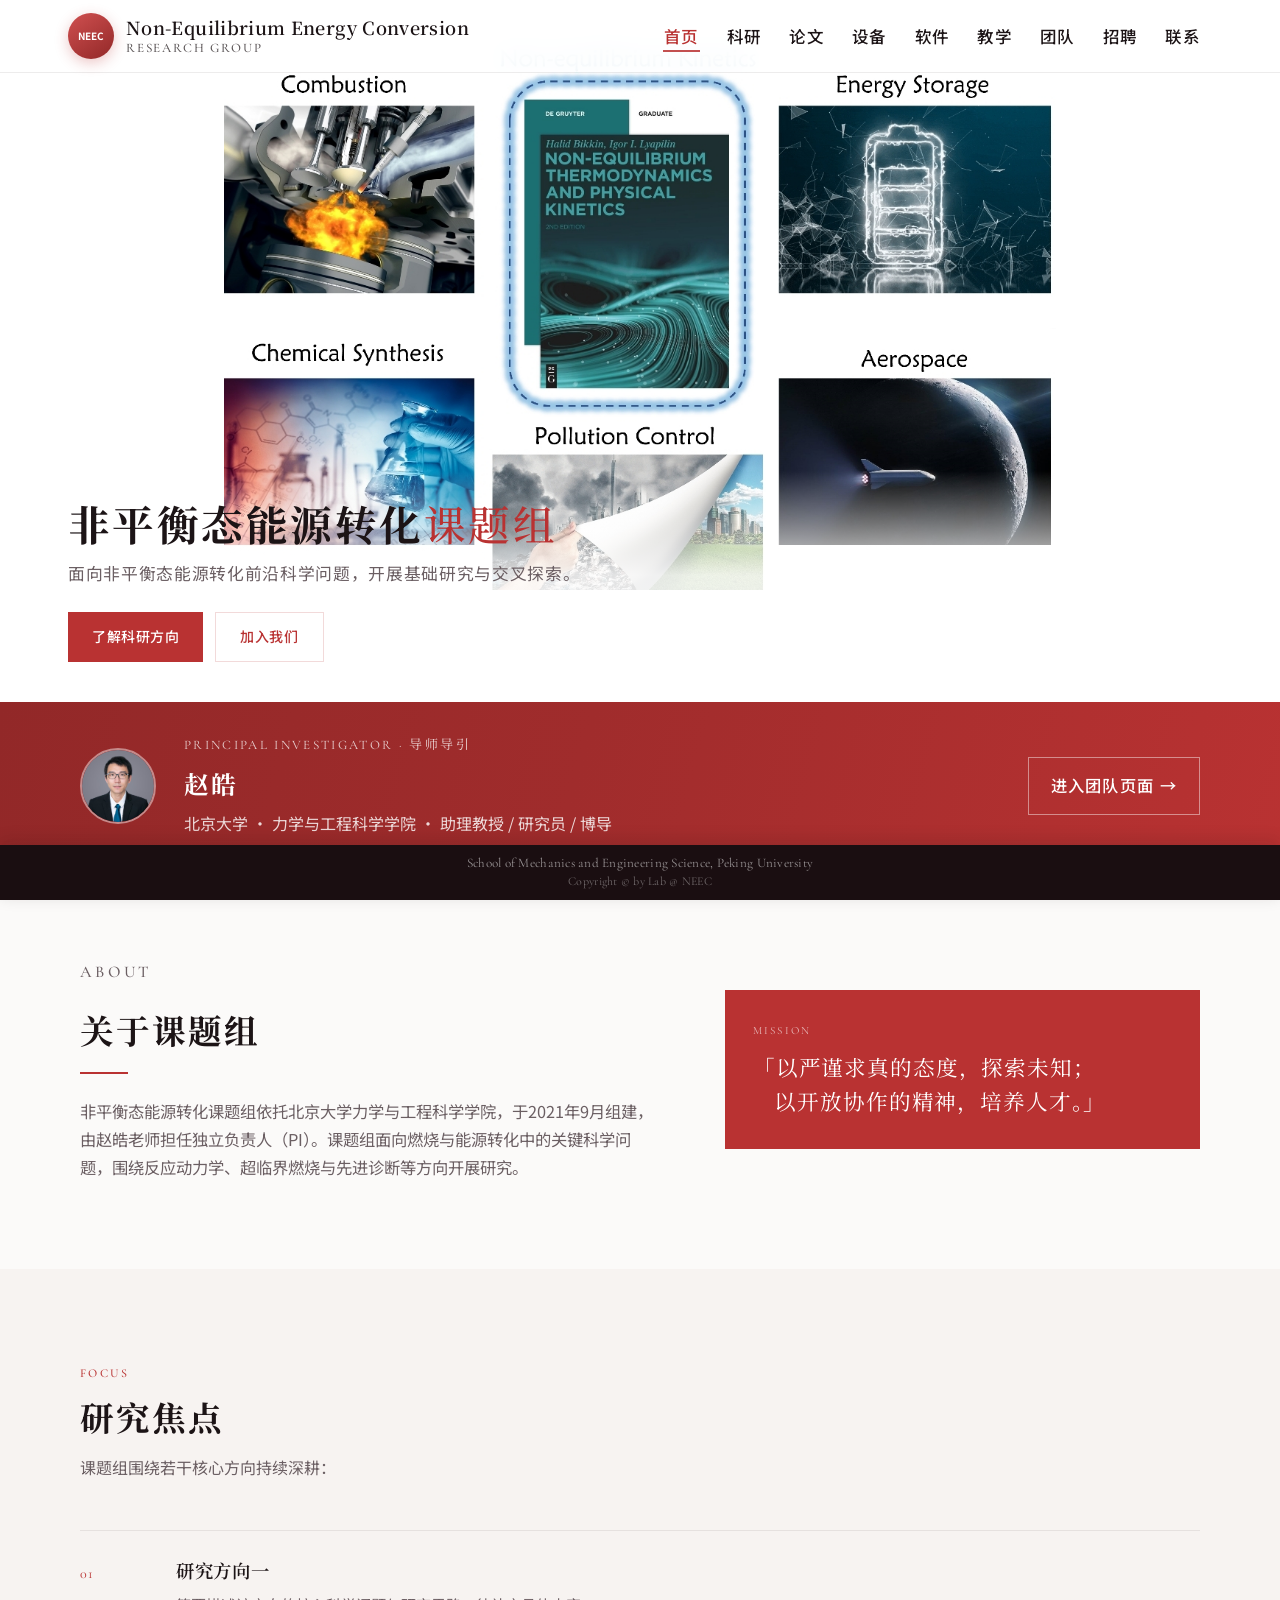
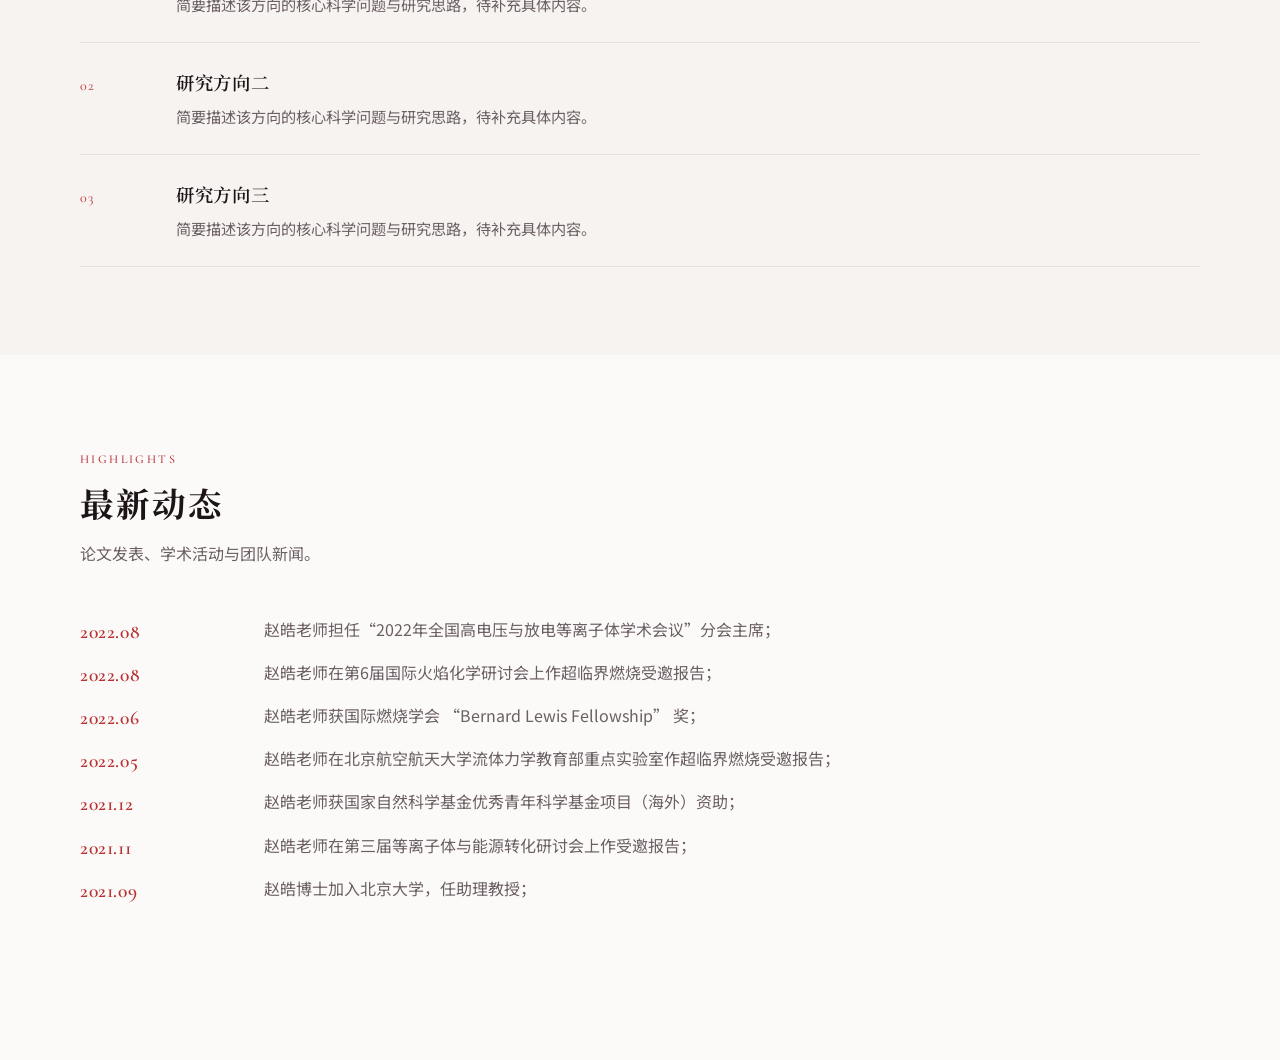
==== index.html @ d15ff54f "first commit" ====
﻿<!DOCTYPE html>
<html lang="zh-CN">
  <head>
    <meta charset="UTF-8" />
    <meta name="viewport" content="width=device-width, initial-scale=1.0" />
    <title>NEEC · Homepage</title>
    <meta name="description" content="课题组官方网站 — 科研、论文、教学与团队" />
    <link rel="preconnect" href="https://fonts.googleapis.com" />
    <link rel="preconnect" href="https://fonts.gstatic.com" crossorigin />
    <link
      href="https://fonts.googleapis.com/css2?family=Cormorant+Garamond:ital,wght@0,500;0,600;1,500&family=Noto+Sans+SC:wght@400;500;600&family=Noto+Serif+SC:wght@500;600;700&display=swap"
      rel="stylesheet"
    />
    <link rel="stylesheet" href="css/styles.css" />
  </head>
  <body class="page-home">
    <header class="site-header">
      <div class="nav-inner">
        <a class="brand" href="index.html">
          <div class="brand-mark">NEEC</div>
          <div class="brand-name">Non-Equilibrium Energy Conversion
            <span>Research Group</span>
          </div>
        </a>
        <button class="nav-toggle" aria-label="打开菜单" aria-expanded="false">
          <span></span><span></span><span></span>
        </button>
        <nav>
          <ul class="nav-list">
            <li><a class="nav-link" href="index.html">首页</a></li>
            <li><a class="nav-link" href="research.html">科研</a></li>
            <li><a class="nav-link" href="publications.html">论文</a></li>
            <li><a class="nav-link" href="facility.html">设备</a></li>
            <li><a class="nav-link" href="software.html">软件</a></li>
            <li><a class="nav-link" href="teaching.html">教学</a></li>
            <li><a class="nav-link" href="people.html">团队</a></li>
            <li><a class="nav-link" href="positions.html">招聘</a></li>
            <li><a class="nav-link" href="contact.html">联系</a></li>
          </ul>
        </nav>
      </div>
    </header>

    <main>
      <section class="hero">
        <div class="hero-bg" aria-hidden="true"></div>
        <div class="hero-content">
          <h1 class="hero-brand">非平衡态能源转化<em>课题组</em></h1>
          <p class="hero-tagline">
            面向非平衡态能源转化前沿科学问题，开展基础研究与交叉探索。
          </p>
          <div class="hero-actions">
            <a class="btn btn-primary" href="research.html">了解科研方向</a>
            <a class="btn btn-ghost" href="positions.html">加入我们</a>
          </div>
        </div>
      </section>

      <a class="mentor-bar" href="people.html">
        <div class="container mentor-bar-inner">
          <div class="mentor-bar-portrait">
            <img src="photos/PI_0.jpg" alt="赵皓" />
          </div>
          <div class="mentor-bar-text">
            <span class="mentor-bar-label">Principal Investigator · 导师导引</span>
            <strong>赵皓</strong>
            <span class="mentor-bar-meta">北京大学 · 力学与工程科学学院 · 助理教授 / 研究员 / 博导</span>
          </div>
          <span class="mentor-bar-cta">进入团队页面</span>
        </div>
      </a>

      <section class="section">
        <div class="container">
          <div class="intro-grid">
            <div class="intro-text">
              <p class="section-label">About</p>
              <h2 class="section-title">关于课题组</h2>
              <div class="divider"></div>
              <p style="margin-top: 24px">
                非平衡态能源转化课题组依托北京大学力学与工程科学学院，于2021年9月组建，由赵皓老师担任独立负责人（PI）。课题组面向燃烧与能源转化中的关键科学问题，围绕反应动力学、超临界燃烧与先进诊断等方向开展研究。
              </p>
            </div>
            <aside class="intro-aside">
              <div class="intro-aside-label">Mission</div>
              <p class="intro-aside-text">「以严谨求真的态度，探索未知；<br />以开放协作的精神，培养人才。」</p>
            </aside>
          </div>
        </div>
      </section>

      <section class="section section-alt">
        <div class="container">
          <div class="section-head">
            <p class="section-label">Focus</p>
            <h2 class="section-title">研究焦点</h2>
            <p class="section-desc">
              课题组围绕若干核心方向持续深耕：
            </p>
          </div>
          <div class="focus-list">
            <a class="focus-item" href="research.html">
              <span class="focus-num">01</span>
              <div class="focus-body">
                <h3>研究方向一</h3>
                <p>简要描述该方向的核心科学问题与研究思路，待补充具体内容。</p>
              </div>
            </a>
            <a class="focus-item" href="research.html">
              <span class="focus-num">02</span>
              <div class="focus-body">
                <h3>研究方向二</h3>
                <p>简要描述该方向的核心科学问题与研究思路，待补充具体内容。</p>
              </div>
            </a>
            <a class="focus-item" href="research.html">
              <span class="focus-num">03</span>
              <div class="focus-body">
                <h3>研究方向三</h3>
                <p>简要描述该方向的核心科学问题与研究思路，待补充具体内容。</p>
              </div>
            </a>
          </div>
        </div>
      </section>

      <section class="section">
        <div class="container">
          <div class="section-head">
            <p class="section-label">Highlights</p>
            <h2 class="section-title">最新动态</h2>
            <p class="section-desc">论文发表、学术活动与团队新闻。</p>
          </div>
          <ul class="person-timeline reveal">
            <!-- <li>
              <span class="timeline-term">2022.09</span>
              <span class="timeline-body">论文 “Studies of low and intermediate temperature oxidation of propane up to 100 atm in a supercritical-pressure jet-stirred reactor” 发表于 <em>Proc. Combust. Inst.</em></span>
            </li>-->
            <li>
              <span class="timeline-term">2022.08</span>
              <span class="timeline-body">赵皓老师担任“2022年全国高电压与放电等离子体学术会议”分会主席；</span>
            </li>
            <li>
              <span class="timeline-term">2022.08</span>
              <span class="timeline-body">赵皓老师在第6届国际火焰化学研讨会上作超临界燃烧受邀报告；</span>
            </li>
            <li>
              <span class="timeline-term">2022.06</span>
              <span class="timeline-body">赵皓老师获国际燃烧学会 “Bernard Lewis Fellowship” 奖；</span>
            </li>
            <li>
              <span class="timeline-term">2022.05</span>
              <span class="timeline-body">赵皓老师在北京航空航天大学流体力学教育部重点实验室作超临界燃烧受邀报告；</span>
            </li>
            <li>
              <span class="timeline-term">2021.12</span>
              <span class="timeline-body">赵皓老师获国家自然科学基金优秀青年科学基金项目（海外）资助；</span>
            </li>
            <li>
              <span class="timeline-term">2021.11</span>
              <span class="timeline-body">赵皓老师在第三届等离子体与能源转化研讨会上作受邀报告；</span>
            </li>
            <li>
              <span class="timeline-term">2021.09</span>
              <span class="timeline-body">赵皓博士加入北京大学，任助理教授；</span>
            </li>
          </ul>
        </div>
      </section>
    </main>

    <footer class="site-footer">
      <div class="footer-simple">
        <p>School of Mechanics and Engineering Science, Peking University</p>
        <p>Copyright © by Lab @ NEEC</p>
      </div>
    </footer>

    <script src="js/main.js"></script>
  </body>
</html>
---- css/styles.css ----
/* ========================================
   Research Group Website — PKU Red Theme
   ======================================== */

:root {
  --pku-red: #b93232;
  --pku-red-dark: #922828;
  --pku-red-mid: #d05050;
  --pku-red-soft: #e08a8a;
  --pku-red-wash: rgba(185, 50, 50, 0.06);
  --pku-red-line: rgba(185, 50, 50, 0.18);

  --ink: #1c1416;
  --ink-soft: #3d3235;
  --muted: #6b5f63;
  --muted-light: #9a8e92;

  --paper: #fbfaf9;
  --paper-warm: #f7f3f1;
  --white: #ffffff;
  --border: rgba(28, 20, 22, 0.08);

  --font-display: "Noto Serif SC", "Songti SC", "SimSun", serif;
  --font-body: "Noto Sans SC", "PingFang SC", "Microsoft YaHei", sans-serif;
  --font-en: "Cormorant Garamond", "Noto Serif SC", serif;

  --nav-h: 72px;
  --footer-h: 58px;
  --max: 1120px;
  --ease: cubic-bezier(0.22, 1, 0.36, 1);
  --shadow-soft: 0 12px 40px rgba(185, 50, 50, 0.1);
}

*,
*::before,
*::after {
  box-sizing: border-box;
  margin: 0;
  padding: 0;
}

html {
  scroll-behavior: smooth;
}

body {
  font-family: var(--font-body);
  font-size: 16px;
  line-height: 1.7;
  color: var(--ink);
  background: var(--paper);
  -webkit-font-smoothing: antialiased;
  overflow-x: clip;
  padding-bottom: var(--footer-h);
}

img {
  max-width: 100%;
  display: block;
}

a {
  color: inherit;
  text-decoration: none;
}

ul,
ol {
  list-style: none;
}

/* ---------- Nav ---------- */

.site-header {
  position: fixed;
  top: 0;
  left: 0;
  right: 0;
  z-index: 100;
  height: var(--nav-h);
  transition: background 0.35s var(--ease), box-shadow 0.35s var(--ease),
    backdrop-filter 0.35s var(--ease);
}

.site-header.is-scrolled,
.site-header.is-solid {
  background: rgba(251, 250, 249, 0.92);
  backdrop-filter: blur(16px);
  box-shadow: 0 1px 0 var(--border);
}

.site-header.is-scrolled .brand-name,
.site-header.is-scrolled .nav-link,
.site-header.is-solid .brand-name,
.site-header.is-solid .nav-link {
  color: var(--ink);
}

.site-header.is-scrolled .nav-link:hover,
.site-header.is-scrolled .nav-link.is-active,
.site-header.is-solid .nav-link:hover,
.site-header.is-solid .nav-link.is-active {
  color: var(--pku-red);
}

.site-header.is-scrolled .nav-toggle span,
.site-header.is-solid .nav-toggle span {
  background: var(--ink);
}

.nav-inner {
  max-width: calc(var(--max) + 80px);
  margin: 0 auto;
  padding: 0 28px;
  height: 100%;
  display: flex;
  align-items: center;
  justify-content: space-between;
  gap: 24px;
}

.brand {
  display: flex;
  align-items: center;
  gap: 12px;
  flex-shrink: 0;
  z-index: 2;
}

.brand-mark {
  width: 46px;
  height: 46px;
  border-radius: 50%;
  background: linear-gradient(145deg, var(--pku-red-mid), var(--pku-red-dark));
  display: grid;
  place-items: center;
  color: var(--white);
  font-family: var(--font-body);
  font-weight: 700;
  font-size: 10px;
  letter-spacing: 0.01em;
  line-height: 1;
  box-shadow: 0 4px 14px rgba(185, 50, 50, 0.28);
  flex-shrink: 0;
}

.brand-name {
  font-family: var(--font-display);
  font-size: 18px;
  font-weight: 600;
  letter-spacing: 0.02em;
  color: var(--white);
  transition: color 0.3s;
  line-height: 1.25;
}

.brand-name span {
  display: block;
  font-family: var(--font-en);
  font-size: 13px;
  font-weight: 500;
  letter-spacing: 0.14em;
  text-transform: uppercase;
  opacity: 0.72;
  margin-top: 1px;
}

.nav-list {
  display: flex;
  align-items: center;
  gap: 4px;
}

.nav-link {
  position: relative;
  padding: 8px 12px;
  font-size: 16.5px;
  font-weight: 500;
  letter-spacing: 0.02em;
  color: rgba(255, 255, 255, 0.88);
  transition: color 0.25s;
  white-space: nowrap;
}

.nav-link::after {
  content: "";
  position: absolute;
  left: 11px;
  right: 11px;
  bottom: 4px;
  height: 1.5px;
  background: currentColor;
  transform: scaleX(0);
  transform-origin: left;
  transition: transform 0.3s var(--ease);
  opacity: 0.85;
}

.nav-link:hover,
.nav-link.is-active {
  color: #fff;
}

.nav-link:hover::after,
.nav-link.is-active::after {
  transform: scaleX(1);
}

.nav-toggle {
  display: none;
  width: 40px;
  height: 40px;
  border: none;
  background: transparent;
  cursor: pointer;
  flex-direction: column;
  align-items: center;
  justify-content: center;
  gap: 6px;
  z-index: 2;
}

.nav-toggle span {
  display: block;
  width: 22px;
  height: 1.5px;
  background: var(--white);
  transition: transform 0.3s, opacity 0.3s, background 0.3s;
}

.nav-toggle.is-open span:nth-child(1) {
  transform: translateY(7.5px) rotate(45deg);
}

.nav-toggle.is-open span:nth-child(2) {
  opacity: 0;
}

.nav-toggle.is-open span:nth-child(3) {
  transform: translateY(-7.5px) rotate(-45deg);
}

/* ---------- Hero ---------- */

.hero {
  position: relative;
  min-height: min(78vh, 820px);
  display: flex;
  align-items: flex-end;
  color: var(--ink);
  overflow: hidden;
  background: #fff;
  padding-top: var(--nav-h);
}

.hero-bg {
  position: absolute;
  inset: 0;
  background-color: #fff;
  background-image: url("../photos/home.jpg");
  background-position: center 25%;
  background-repeat: no-repeat;
  background-size: 65% auto;
  z-index: 0;
}

.hero-content {
  position: relative;
  z-index: 1;
  width: 100%;
  max-width: calc(var(--max) + 80px);
  margin: 0 auto;
  padding: 28px 28px 40px;
  background: linear-gradient(
    to top,
    rgba(255, 255, 255, 0.96) 0%,
    rgba(255, 255, 255, 0.88) 55%,
    rgba(255, 255, 255, 0) 100%
  );
}

.hero-brand {
  font-family: var(--font-display);
  font-size: clamp(1.8rem, 4vw, 2.6rem);
  font-weight: 700;
  letter-spacing: 0.06em;
  line-height: 1.2;
  margin-bottom: 10px;
  color: var(--ink);
}

.hero-brand em {
  font-style: normal;
  color: var(--pku-red);
  font-weight: 500;
}

.hero-tagline {
  font-size: clamp(0.95rem, 1.5vw, 1.05rem);
  font-weight: 400;
  letter-spacing: 0.04em;
  color: var(--muted);
  max-width: 36em;
  margin-bottom: 24px;
  line-height: 1.75;
}

.hero-actions {
  display: flex;
  flex-wrap: wrap;
  gap: 12px;
}

.hero .btn-primary {
  background: var(--pku-red);
  color: var(--white);
}

.hero .btn-primary:hover {
  background: var(--pku-red-dark);
}

.hero .btn-ghost {
  color: var(--pku-red);
  border: 1px solid var(--pku-red-line);
}

.hero .btn-ghost:hover {
  border-color: var(--pku-red);
  background: var(--pku-red-wash);
}

/* Homepage nav: light hero, dark text from the start */
.page-home .site-header {
  background: rgba(255, 255, 255, 0.92);
  backdrop-filter: blur(16px);
  box-shadow: 0 1px 0 var(--border);
}

.page-home .brand-name,
.page-home .nav-link {
  color: var(--ink);
}

.page-home .nav-link:hover,
.page-home .nav-link.is-active {
  color: var(--pku-red);
}

.page-home .nav-toggle span {
  background: var(--ink);
}

.btn {
  display: inline-flex;
  align-items: center;
  justify-content: center;
  gap: 8px;
  padding: 12px 24px;
  font-family: var(--font-body);
  font-size: 14px;
  font-weight: 500;
  letter-spacing: 0.04em;
  border: none;
  cursor: pointer;
  transition: background 0.2s, color 0.2s, border-color 0.2s;
}

.btn-primary {
  background: var(--white);
  color: var(--pku-red);
}

.btn-primary:hover {
  background: #f8eaea;
}

.btn-ghost {
  background: transparent;
  color: var(--white);
  border: 1px solid rgba(255, 255, 255, 0.4);
}

.btn-ghost:hover {
  border-color: rgba(255, 255, 255, 0.75);
  background: rgba(255, 255, 255, 0.06);
}

.btn-red {
  background: var(--pku-red);
  color: var(--white);
}

.btn-red:hover {
  background: var(--pku-red-dark);
}

.btn-outline {
  background: transparent;
  color: var(--pku-red);
  border: 1px solid var(--pku-red-line);
}

.btn-outline:hover {
  border-color: var(--pku-red);
  background: var(--pku-red-wash);
}

/* ---------- Layout ---------- */

body:not(.page-home) main > .section:first-child {
  padding-top: calc(var(--nav-h) + 48px);
}

.section {
  padding: 88px 28px;
}

.section-alt {
  background: var(--paper-warm);
}

.section-compact {
  padding: 36px 28px;
}

.container {
  max-width: var(--max);
  margin: 0 auto;
}

.section-head {
  margin-bottom: 48px;
  max-width: 40em;
}

.section-head:has(+ .section-note) {
  margin-bottom: 10px;
}

.section-label {
  display: inline-block;
  font-family: var(--font-en);
  font-size: 12px;
  font-weight: 500;
  letter-spacing: 0.2em;
  text-transform: uppercase;
  color: var(--pku-red);
  margin-bottom: 10px;
}

.section-title {
  font-family: var(--font-display);
  font-size: clamp(1.6rem, 3vw, 2.1rem);
  font-weight: 700;
  letter-spacing: 0.06em;
  color: var(--ink);
  margin-bottom: 14px;
  line-height: 1.35;
}

.section-desc {
  color: var(--muted);
  font-size: 1rem;
  line-height: 1.8;
}

.section-note {
  margin-top: 0;
  margin-bottom: 28px;
  padding: 12px 16px;
  width: 100%;
  box-sizing: border-box;
  font-size: 0.92rem;
  line-height: 1.75;
  color: var(--muted-light);
  background: var(--pku-red-wash);
  border-left: 3px solid var(--pku-red);
}

.divider {
  width: 48px;
  height: 2px;
  background: var(--pku-red);
  margin: 20px 0 0;
}

/* ---------- Mentor bar (home) ---------- */

.mentor-bar {
  display: block;
  background: linear-gradient(
    105deg,
    var(--pku-red-dark) 0%,
    #a02c2c 45%,
    var(--pku-red) 100%
  );
  color: var(--white);
  text-decoration: none;
  transition: filter 0.3s var(--ease), background 0.3s var(--ease);
}

.mentor-bar:hover {
  filter: brightness(1.06);
  background: linear-gradient(
    105deg,
    #7a2020 0%,
    var(--pku-red-dark) 45%,
    var(--pku-red-mid) 100%
  );
}

.mentor-bar-inner {
  display: flex;
  align-items: center;
  gap: 28px;
  padding-top: 32px;
  padding-bottom: 32px;
}

.mentor-bar-portrait {
  flex-shrink: 0;
  width: 76px;
  height: 76px;
  border-radius: 50%;
  overflow: hidden;
  border: 2px solid rgba(255, 255, 255, 0.45);
}

.mentor-bar-portrait img {
  width: 100%;
  height: 100%;
  object-fit: cover;
}

.mentor-bar-text {
  flex: 1;
  min-width: 0;
  display: flex;
  flex-direction: column;
  gap: 6px;
}

.mentor-bar-label {
  font-family: var(--font-en);
  font-size: 13px;
  letter-spacing: 0.18em;
  text-transform: uppercase;
  color: rgba(255, 255, 255, 0.78);
}

.mentor-bar-text strong {
  font-family: var(--font-display);
  font-size: 1.55rem;
  font-weight: 700;
  letter-spacing: 0.1em;
  color: var(--white);
}

.mentor-bar-meta {
  font-size: 1rem;
  color: rgba(255, 255, 255, 0.82);
  white-space: nowrap;
  overflow: hidden;
  text-overflow: ellipsis;
}

.mentor-bar-cta {
  flex-shrink: 0;
  font-size: 1.02rem;
  font-weight: 500;
  letter-spacing: 0.08em;
  color: var(--white);
  padding: 14px 22px;
  border: 1px solid rgba(255, 255, 255, 0.45);
  transition: background 0.25s, border-color 0.25s;
}

.mentor-bar:hover .mentor-bar-cta {
  background: rgba(255, 255, 255, 0.14);
  border-color: rgba(255, 255, 255, 0.85);
}

.mentor-bar-cta::after {
  content: " →";
}

/* ---------- Home intro ---------- */

.intro-grid {
  display: grid;
  grid-template-columns: 1.1fr 0.9fr;
  gap: 64px;
  align-items: center;
}

.intro-text p {
  color: var(--muted);
  margin-bottom: 1.2em;
  font-size: 1.02rem;
}

.intro-text p:last-child {
  margin-bottom: 0;
}

.intro-aside {
  position: relative;
  padding: 32px 28px;
  background: var(--pku-red);
  color: var(--white);
  display: flex;
  flex-direction: column;
  justify-content: center;
}

.intro-aside-label {
  font-family: var(--font-en);
  font-size: 11px;
  letter-spacing: 0.2em;
  text-transform: uppercase;
  opacity: 0.65;
  margin-bottom: 10px;
}

.intro-aside-text {
  font-family: var(--font-display);
  font-size: 1.35rem;
  letter-spacing: 0.04em;
  line-height: 1.55;
  padding-left: 1em;
  text-indent: -1em;
}

/* ---------- Focus areas (home) ---------- */

.section:has(> .focus-panel) {
  padding-bottom: 0;
}

.focus-panel {
  background: var(--paper-warm);
  margin-left: -28px;
  margin-right: -28px;
  margin-top: 8px;
  padding: 32px 28px 88px;
}

.focus-list {
  display: grid;
  gap: 0;
  border-top: 1px solid var(--border);
}

.focus-item {
  display: grid;
  grid-template-columns: 72px 1fr;
  gap: 24px;
  align-items: baseline;
  padding: 24px 0;
  border-bottom: 1px solid var(--border);
}

.focus-item:hover .focus-body h3 {
  color: var(--pku-red);
}

.focus-num {
  font-family: var(--font-en);
  font-size: 14px;
  color: var(--pku-red);
  letter-spacing: 0.08em;
}

.focus-body h3 {
  font-family: var(--font-display);
  font-size: 1.15rem;
  font-weight: 600;
  letter-spacing: 0.04em;
  margin-bottom: 6px;
  transition: color 0.2s;
}

.focus-body p {
  color: var(--muted);
  font-size: 0.95rem;
  max-width: 42em;
}

/* ---------- Placeholder blocks ---------- */

.placeholder {
  border: 1px dashed var(--pku-red-line);
  background: var(--pku-red-wash);
  padding: 48px 32px;
  text-align: center;
  color: var(--muted);
}

.placeholder-icon {
  width: 40px;
  height: 40px;
  margin: 0 auto 16px;
  border: 1.5px solid var(--pku-red-soft);
  border-radius: 50%;
  display: grid;
  place-items: center;
  color: var(--pku-red);
  font-size: 18px;
}

.placeholder strong {
  display: block;
  font-family: var(--font-display);
  font-size: 1.05rem;
  color: var(--ink-soft);
  font-weight: 600;
  margin-bottom: 6px;
  letter-spacing: 0.04em;
}

.placeholder p {
  font-size: 0.9rem;
  color: var(--muted-light);
}

/* ---------- Content blocks ---------- */

.content-stack {
  display: flex;
  flex-direction: column;
  gap: 32px;
}

.block {
  padding-bottom: 32px;
  border-bottom: 1px solid var(--border);
}

.block:last-child {
  border-bottom: none;
  padding-bottom: 0;
}

.block-title {
  font-family: var(--font-display);
  font-size: 1.25rem;
  font-weight: 600;
  letter-spacing: 0.04em;
  margin-bottom: 12px;
  color: var(--ink);
}

.block-title::before {
  content: "";
  display: inline-block;
  width: 8px;
  height: 8px;
  background: var(--pku-red);
  margin-right: 12px;
  vertical-align: middle;
  transform: translateY(-1px);
}

.block p,
.block-body {
  color: var(--muted);
  line-height: 1.85;
}

.block-body a {
  color: var(--pku-red);
  text-decoration: underline;
  text-underline-offset: 3px;
}

.block-body a:hover {
  color: var(--pku-red-dark);
}

.project-list {
  display: flex;
  flex-direction: column;
  gap: 16px;
  margin-top: 4px;
}

.project-list li {
  display: flex;
  flex-direction: column;
  gap: 4px;
  padding-bottom: 14px;
  border-bottom: 1px solid var(--border);
}

.project-list li:last-child {
  padding-bottom: 0;
  border-bottom: none;
}

.project-list strong {
  font-family: var(--font-display);
  font-size: 1.02rem;
  font-weight: 600;
  letter-spacing: 0.02em;
  color: var(--ink);
  line-height: 1.45;
}

.project-list span {
  color: var(--muted);
  font-size: 0.9rem;
  line-height: 1.65;
}

/* Research directions */
.dir-grid {
  display: grid;
  grid-template-columns: repeat(2, 1fr);
  gap: 1px;
  background: var(--border);
  border: 1px solid var(--border);
}

.dir-cell {
  display: block;
  background: var(--paper);
  padding: 36px 32px;
  transition: background 0.3s, color 0.2s;
  text-decoration: none;
  color: inherit;
}

a.dir-cell:hover {
  background: var(--paper-warm);
}

a.dir-cell:hover h3 {
  color: var(--pku-red);
}

.dir-cell h3 {
  font-family: var(--font-display);
  font-size: 1.15rem;
  font-weight: 600;
  letter-spacing: 0.04em;
  margin-bottom: 10px;
  color: var(--ink);
  transition: color 0.2s;
}

.dir-cell p {
  color: var(--muted);
  font-size: 0.95rem;
}

.dir-index {
  font-family: var(--font-en);
  font-size: 12px;
  letter-spacing: 0.16em;
  color: var(--pku-red);
  margin-bottom: 14px;
}

.research-detail {
  padding: 56px 0;
  border-bottom: 1px solid var(--border);
  scroll-margin-top: calc(var(--nav-h) + 24px);
}

.research-detail:first-child {
  padding-top: 0;
}

.research-detail:last-child {
  border-bottom: none;
  padding-bottom: 0;
}

.research-detail .section-title {
  margin-bottom: 20px;
}

.research-detail-body {
  max-width: 46em;
  margin-bottom: 28px;
}

.research-detail-body p {
  color: var(--muted);
  font-size: 1rem;
  line-height: 1.85;
  margin-bottom: 1em;
}

.research-detail-body p:last-child {
  margin-bottom: 0;
}

.research-figure {
  margin: 0 0 28px;
  text-align: center;
}

.research-figure img {
  width: 100%;
  max-width: 860px;
  height: auto;
  display: block;
  margin: 0 auto;
  border: 1px solid var(--border);
  background: var(--white);
}

.research-figure-md img {
  max-width: 620px;
}

.research-figure-sm img {
  max-width: 480px;
}

.research-figure figcaption {
  margin-top: 10px;
  font-size: 0.88rem;
  color: var(--muted-light);
  letter-spacing: 0.02em;
}

.research-ref-title {
  font-family: var(--font-display);
  font-size: 1.05rem;
  font-weight: 600;
  letter-spacing: 0.04em;
  color: var(--ink);
  margin: 8px 0 14px;
}

.research-refs {
  display: flex;
  flex-direction: column;
  gap: 10px;
  padding-left: 1.15em;
  list-style: disc;
  max-width: 52em;
}

.research-refs li {
  color: var(--muted);
  font-size: 0.9rem;
  line-height: 1.7;
  padding-left: 0.15em;
}

.research-refs li::marker {
  color: var(--pku-red-soft);
}

.research-refs em {
  font-style: italic;
  color: var(--ink-soft);
}

/* Publications / page anchor nav */
body:not(.page-home) main > .section.section-pubs:first-child {
  padding-top: calc(var(--nav-h) + 20px);
}

main.has-anchor-nav {
  padding-top: var(--nav-h);
}

main.has-anchor-nav > .section:first-of-type {
  padding-top: 36px;
}

body:not(.page-home) main.has-anchor-nav > .section:first-of-type {
  padding-top: 36px;
}

.pub-filters-sticky {
  position: sticky;
  top: var(--nav-h);
  z-index: 50;
  background: rgba(251, 250, 249, 0.96);
  backdrop-filter: blur(14px);
  border-bottom: 1px solid var(--border);
  margin: 0 -28px 36px;
  padding: 14px 28px;
}

main.has-anchor-nav > .pub-filters-sticky {
  margin: 0;
  padding: 14px 28px;
}

.pub-filters {
  display: flex;
  flex-wrap: wrap;
  gap: 8px;
}

.filter-btn {
  padding: 8px 18px;
  font-family: var(--font-body);
  font-size: 13px;
  font-weight: 500;
  letter-spacing: 0.04em;
  border: 1px solid var(--border);
  background: transparent;
  color: var(--muted);
  cursor: pointer;
  transition: all 0.25s;
}

.filter-btn:hover,
.filter-btn.is-active {
  border-color: var(--pku-red);
  color: var(--pku-red);
  background: var(--pku-red-wash);
}

.pub-list {
  display: flex;
  flex-direction: column;
  gap: 40px;
}

.pub-year-group,
#pub-top,
.facility-anchor,
#facility-top {
  scroll-margin-top: calc(var(--nav-h) + 88px);
}

.pub-year-title {
  font-family: var(--font-display);
  font-size: 1.35rem;
  font-weight: 700;
  letter-spacing: 0.06em;
  color: var(--ink);
  margin-bottom: 8px;
  padding-bottom: 12px;
  border-bottom: 2px solid var(--pku-red);
  display: inline-block;
}

.pub-item {
  display: block;
  padding: 18px 0;
  border-bottom: 1px solid var(--border);
}

.pub-year-group .pub-item:last-child {
  border-bottom: none;
}

.pub-citation {
  font-size: 0.95rem;
  line-height: 1.75;
  color: var(--ink-soft);
}

.pub-citation em {
  font-style: italic;
  color: var(--ink);
  text-decoration: underline;
  text-underline-offset: 3px;
}

.pub-citation strong {
  font-weight: 700;
  color: var(--ink);
}

.pub-num {
  display: inline-block;
  min-width: 2.4em;
  font-family: var(--font-en);
  font-weight: 600;
  color: var(--pku-red);
  margin-right: 6px;
}

.pub-pdf {
  display: inline-block;
  margin-left: 10px;
  font-size: 0.82rem;
  font-weight: 600;
  letter-spacing: 0.06em;
  color: var(--pku-red);
  text-decoration: underline;
  text-underline-offset: 3px;
  white-space: nowrap;
}

.pub-pdf:hover {
  color: var(--pku-red-dark);
}

.pub-empty {
  padding: 40px 0;
  color: var(--muted-light);
  font-size: 0.95rem;
  text-align: center;
  border: 1px dashed var(--pku-red-line);
  background: var(--pku-red-wash);
}

/* Facility / Software grids */
.facility-grid,
.software-grid {
  display: grid;
  grid-template-columns: repeat(3, 1fr);
  gap: 28px;
}

.software-grid {
  grid-template-columns: repeat(2, 1fr);
}

.facility-item,
.software-item {
  padding-top: 20px;
  border-top: 2px solid var(--pku-red);
}

.facility-item h3,
.software-item h3 {
  font-family: var(--font-display);
  font-size: 1.1rem;
  font-weight: 600;
  letter-spacing: 0.03em;
  margin: 12px 0 8px;
}

.facility-item p,
.software-item p {
  color: var(--muted);
  font-size: 0.92rem;
}

.facility-stack {
  display: flex;
  flex-direction: column;
  gap: 0;
}

.facility-entry {
  padding: 36px 0;
  border-bottom: 1px solid var(--border);
}

.facility-entry:first-child {
  padding-top: 0;
}

.facility-entry:last-child {
  border-bottom: none;
  padding-bottom: 0;
}

.facility-entry .item-tag {
  display: inline-block;
  margin-bottom: 10px;
}

.facility-entry h3 {
  font-family: var(--font-display);
  font-size: clamp(1.15rem, 2vw, 1.35rem);
  font-weight: 600;
  letter-spacing: 0.03em;
  line-height: 1.4;
  color: var(--ink);
  margin-bottom: 8px;
}

.facility-entry > p {
  color: var(--muted);
  font-size: 0.95rem;
  line-height: 1.75;
  max-width: 42em;
  margin-bottom: 20px;
}

.facility-figure {
  margin: 0;
  padding: 0;
  border: none;
  background: transparent;
  text-align: center;
}

.facility-figure img {
  width: 100%;
  max-width: 880px;
  height: auto;
  display: block;
  margin-left: auto;
  margin-right: auto;
  border: 1px solid var(--border);
  background: var(--white);
}

.facility-figure-md img {
  max-width: 620px;
}

.facility-figure-sm img {
  max-width: 480px;
}

.facility-gallery {
  display: grid;
  grid-template-columns: repeat(2, 1fr);
  gap: 28px;
}

.facility-gallery-item {
  margin: 0;
  background: var(--white);
  border: 1px solid var(--border);
  padding: 14px;
}

.facility-gallery-item img {
  width: 100%;
  height: auto;
  display: block;
  margin-bottom: 12px;
}

.facility-gallery-item figcaption {
  font-family: var(--font-en);
  font-size: 0.9rem;
  color: var(--muted);
  letter-spacing: 0.02em;
  line-height: 1.45;
}

.software-list {
  display: flex;
  flex-direction: column;
  gap: 14px;
  margin-top: 6px;
}

.software-list li {
  display: flex;
  flex-direction: column;
  gap: 2px;
  padding-bottom: 12px;
  border-bottom: 1px solid var(--border);
}

.software-list li:last-child {
  padding-bottom: 0;
  border-bottom: none;
}

.software-list a {
  color: var(--pku-red);
  font-weight: 600;
  font-size: 0.98rem;
  text-decoration: underline;
  text-underline-offset: 3px;
}

.software-list a:hover {
  color: var(--pku-red-dark);
}

.software-list span {
  color: var(--muted);
  font-size: 0.88rem;
  line-height: 1.55;
}

.item-tag {
  font-size: 11px;
  letter-spacing: 0.12em;
  text-transform: uppercase;
  color: var(--pku-red-soft);
  font-family: var(--font-en);
}

/* Teaching */
.course-list {
  display: flex;
  flex-direction: column;
  gap: 0;
}

.course-item {
  display: grid;
  grid-template-columns: 120px 1fr;
  gap: 28px;
  padding: 28px 0;
  border-bottom: 1px solid var(--border);
}

.course-term {
  font-family: var(--font-en);
  font-size: 13px;
  letter-spacing: 0.06em;
  color: var(--pku-red);
  padding-top: 4px;
}

.course-item h3 {
  font-family: var(--font-display);
  font-size: 1.15rem;
  font-weight: 600;
  margin-bottom: 6px;
}

.course-item p {
  color: var(--muted);
  font-size: 0.92rem;
}

/* People */
.people-lead {
  display: grid;
  grid-template-columns: 220px 1fr;
  gap: 48px;
  margin-bottom: 72px;
  padding-bottom: 56px;
  border-bottom: 1px solid var(--border);
}

.avatar {
  aspect-ratio: 3 / 4;
  background: linear-gradient(
    160deg,
    var(--paper-warm),
    var(--pku-red-wash)
  );
  border: 1px solid var(--border);
  display: grid;
  place-items: center;
  color: var(--muted-light);
  font-size: 13px;
  letter-spacing: 0.08em;
  overflow: hidden;
}

.avatar img {
  width: 100%;
  height: 100%;
  object-fit: cover;
  display: block;
}

.avatar-sm {
  aspect-ratio: 1;
  width: 72%;
  max-width: 180px;
}

.person-info h2 {
  font-family: var(--font-display);
  font-size: 1.6rem;
  font-weight: 700;
  letter-spacing: 0.06em;
  margin-bottom: 6px;
}

.person-info .person-role {
  display: inline-block;
  color: var(--pku-red-dark);
  font-size: 1.02rem;
  font-weight: 600;
  letter-spacing: 0.04em;
  line-height: 1.5;
  margin-bottom: 20px;
  padding: 8px 14px;
  background: var(--pku-red-wash);
  border-left: 3px solid var(--pku-red);
}

.person-info p {
  color: var(--muted);
  margin-bottom: 0.8em;
}

.person-subtitle {
  font-family: var(--font-display);
  font-size: 1.05rem;
  font-weight: 600;
  letter-spacing: 0.04em;
  margin: 1.4em 0 0.7em;
  color: var(--ink);
}

.person-honors {
  color: var(--muted);
  line-height: 1.75;
  padding-left: 1.15em;
  list-style: disc;
}

.person-honors li {
  margin-bottom: 0.55em;
  padding-left: 0.2em;
}

.person-honors li::marker {
  color: var(--pku-red-soft);
}

.person-timeline {
  display: flex;
  flex-direction: column;
  gap: 10px;
  margin-bottom: 0.4em;
}

.person-timeline li {
  display: grid;
  grid-template-columns: 168px 1fr;
  gap: 16px;
  color: var(--muted);
  line-height: 1.7;
}

.timeline-term {
  font-family: var(--font-en);
  font-size: 1.22rem;
  font-weight: 600;
  letter-spacing: 0.03em;
  color: var(--pku-red);
  padding-top: 0;
  white-space: nowrap;
}

.timeline-body {
  min-width: 0;
}

.people-group-title {
  font-family: var(--font-display);
  font-size: 1.3rem;
  font-weight: 600;
  letter-spacing: 0.05em;
  margin-bottom: 28px;
  padding-bottom: 12px;
  border-bottom: 2px solid var(--pku-red);
  display: inline-block;
}

.people-grid {
  display: grid;
  grid-template-columns: repeat(4, 1fr);
  gap: 32px 24px;
  margin-bottom: 64px;
}

.people-card {
  text-align: left;
}

.people-card .avatar {
  margin-bottom: 14px;
}

.people-card h3 {
  font-family: var(--font-display);
  font-size: 1.05rem;
  font-weight: 600;
  letter-spacing: 0.03em;
  margin-bottom: 4px;
}

.people-card .role {
  font-size: 0.85rem;
  color: var(--muted);
}

/* Positions */
.job-list {
  display: flex;
  flex-direction: column;
  gap: 24px;
}

.job-item {
  padding: 32px;
  border-left: 3px solid var(--pku-red);
  background: var(--white);
  box-shadow: var(--shadow-soft);
}

.job-item h3 {
  font-family: var(--font-display);
  font-size: 1.25rem;
  font-weight: 600;
  letter-spacing: 0.04em;
  margin-bottom: 8px;
}

.job-meta {
  font-size: 0.88rem;
  color: var(--pku-red);
  margin-bottom: 14px;
  letter-spacing: 0.04em;
}

.job-item p {
  color: var(--muted);
  font-size: 0.95rem;
  margin-bottom: 20px;
}

/* Contact */
.contact-grid {
  display: grid;
  grid-template-columns: 1fr 1fr;
  gap: 64px;
}

.contact-info dt {
  font-family: var(--font-en);
  font-size: 11px;
  letter-spacing: 0.18em;
  text-transform: uppercase;
  color: var(--pku-red);
  margin-bottom: 6px;
  margin-top: 24px;
}

.contact-info dt:first-child {
  margin-top: 0;
}

.contact-info dd {
  color: var(--ink-soft);
  font-size: 1.02rem;
  line-height: 1.6;
}

.contact-form {
  display: flex;
  flex-direction: column;
  gap: 18px;
}

.contact-form .form-honey {
  position: absolute;
  left: -9999px;
  opacity: 0;
  height: 0;
  width: 0;
  overflow: hidden;
  pointer-events: none;
}

.contact-form .form-note {
  font-size: 0.88rem;
  margin-top: 4px;
  color: var(--muted);
}

.contact-form .form-note.is-success {
  color: var(--pku-red);
}

.contact-form .form-note.is-error {
  color: #a33;
}

.contact-form .btn:disabled {
  opacity: 0.65;
  cursor: not-allowed;
}

.form-row {
  display: flex;
  flex-direction: column;
  gap: 6px;
}

.form-row label {
  font-size: 13px;
  font-weight: 500;
  color: var(--ink-soft);
  letter-spacing: 0.04em;
}

.form-row input,
.form-row textarea {
  font-family: var(--font-body);
  font-size: 15px;
  padding: 12px 14px;
  border: 1px solid var(--border);
  background: var(--white);
  color: var(--ink);
  outline: none;
  transition: border-color 0.25s;
  resize: vertical;
}

.form-row input:focus,
.form-row textarea:focus {
  border-color: var(--pku-red-soft);
}

.form-row textarea {
  min-height: 140px;
}

.map-embed {
  margin-top: 64px;
  border: 1px solid var(--border);
  overflow: hidden;
  background: #fff;
}

.map-embed img {
  width: 100%;
  height: auto;
  display: block;
}

/* ---------- CTA band ---------- */

.cta-band {
  position: relative;
  padding: 72px 28px;
  color: var(--white);
  overflow: hidden;
}

.cta-band-bg {
  position: absolute;
  inset: 0;
  background: linear-gradient(120deg, var(--pku-red-dark), var(--pku-red) 60%, var(--pku-red-mid));
}

.cta-inner {
  position: relative;
  z-index: 1;
  max-width: var(--max);
  margin: 0 auto;
  display: flex;
  align-items: center;
  justify-content: space-between;
  gap: 32px;
  flex-wrap: wrap;
}

.cta-inner h2 {
  font-family: var(--font-display);
  font-size: clamp(1.4rem, 3vw, 1.85rem);
  font-weight: 700;
  letter-spacing: 0.06em;
  margin-bottom: 8px;
}

.cta-inner p {
  color: rgba(255, 255, 255, 0.75);
  font-size: 0.98rem;
}

/* ---------- Footer ---------- */

.site-footer {
  position: fixed;
  left: 0;
  right: 0;
  bottom: 0;
  z-index: 60;
  background: #1a0e11;
  color: rgba(255, 255, 255, 0.55);
  padding: 10px 28px;
  box-shadow: 0 -4px 16px rgba(26, 14, 17, 0.14);
}

.footer-simple {
  max-width: var(--max);
  margin: 0 auto;
  text-align: center;
  font-family: var(--font-en);
  font-size: 0.82rem;
  line-height: 1.3;
  letter-spacing: 0.02em;
}

.footer-simple p + p {
  margin-top: 2px;
  font-size: 0.75rem;
  color: rgba(255, 255, 255, 0.38);
}

/* ---------- Reveal on scroll ---------- */

.reveal {
  opacity: 0;
  transform: translateY(24px);
  transition: opacity 0.7s var(--ease), transform 0.7s var(--ease);
}

.reveal.is-visible {
  opacity: 1;
  transform: translateY(0);
}

/* ---------- Responsive ---------- */

@media (max-width: 960px) {
  .nav-toggle {
    display: flex;
  }

  .nav-list {
    position: fixed;
    inset: 0;
    background: rgba(28, 8, 12, 0.97);
    flex-direction: column;
    justify-content: center;
    align-items: center;
    gap: 8px;
    opacity: 0;
    visibility: hidden;
    transition: opacity 0.35s, visibility 0.35s;
  }

  .nav-list.is-open {
    opacity: 1;
    visibility: visible;
  }

  .nav-link {
    font-size: 1.15rem;
    padding: 12px 20px;
    color: rgba(255, 255, 255, 0.88);
  }

  .nav-link:hover,
  .nav-link.is-active {
    color: #e8b4b4;
  }

  .site-header.is-scrolled .nav-link,
  .site-header.is-solid .nav-link {
    color: rgba(255, 255, 255, 0.88);
  }

  .intro-grid,
  .contact-grid,
  .people-lead {
    grid-template-columns: 1fr;
    gap: 36px;
  }

  .mentor-bar-inner {
    flex-wrap: wrap;
    gap: 14px 16px;
  }

  .mentor-bar-meta {
    white-space: normal;
  }

  .mentor-bar-cta {
    width: 100%;
    text-align: center;
  }

  .dir-grid {
    grid-template-columns: 1fr;
  }

  .facility-grid,
  .software-grid,
  .facility-gallery {
    grid-template-columns: 1fr 1fr;
  }

  .people-grid {
    grid-template-columns: repeat(2, 1fr);
  }

  .focus-item {
    grid-template-columns: 48px 1fr;
  }

  .course-item {
    grid-template-columns: 1fr;
    gap: 8px;
  }

  .person-timeline li {
    grid-template-columns: 1fr;
    gap: 4px;
  }
}

@media (max-width: 600px) {
  :root {
    --footer-h: 68px;
  }

  .section {
    padding: 64px 20px;
  }

  .pub-filters-sticky {
    margin-left: -20px;
    margin-right: -20px;
    padding: 12px 20px;
  }

  main.has-anchor-nav > .pub-filters-sticky {
    margin: 0;
    padding: 12px 20px;
  }

  .pub-year-group,
  #pub-top,
  .facility-anchor,
  #facility-top {
    scroll-margin-top: calc(var(--nav-h) + 108px);
  }

  .focus-panel {
    margin-left: -20px;
    margin-right: -20px;
    padding: 28px 20px 64px;
  }

  .section-compact {
    padding: 28px 20px;
  }

  body:not(.page-home) main > .section:first-child {
    padding-top: calc(var(--nav-h) + 32px);
  }

  .hero {
    min-height: 56vh;
    padding-top: var(--nav-h);
  }

  .hero-bg {
    background-size: 88% auto;
  }

  .hero-content {
    padding: 20px 20px 32px;
  }

  .facility-grid,
  .software-grid,
  .facility-gallery,
  .people-grid {
    grid-template-columns: 1fr;
  }

  .nav-inner {
    padding: 0 20px;
  }

  .brand-name span {
    display: none;
  }
}
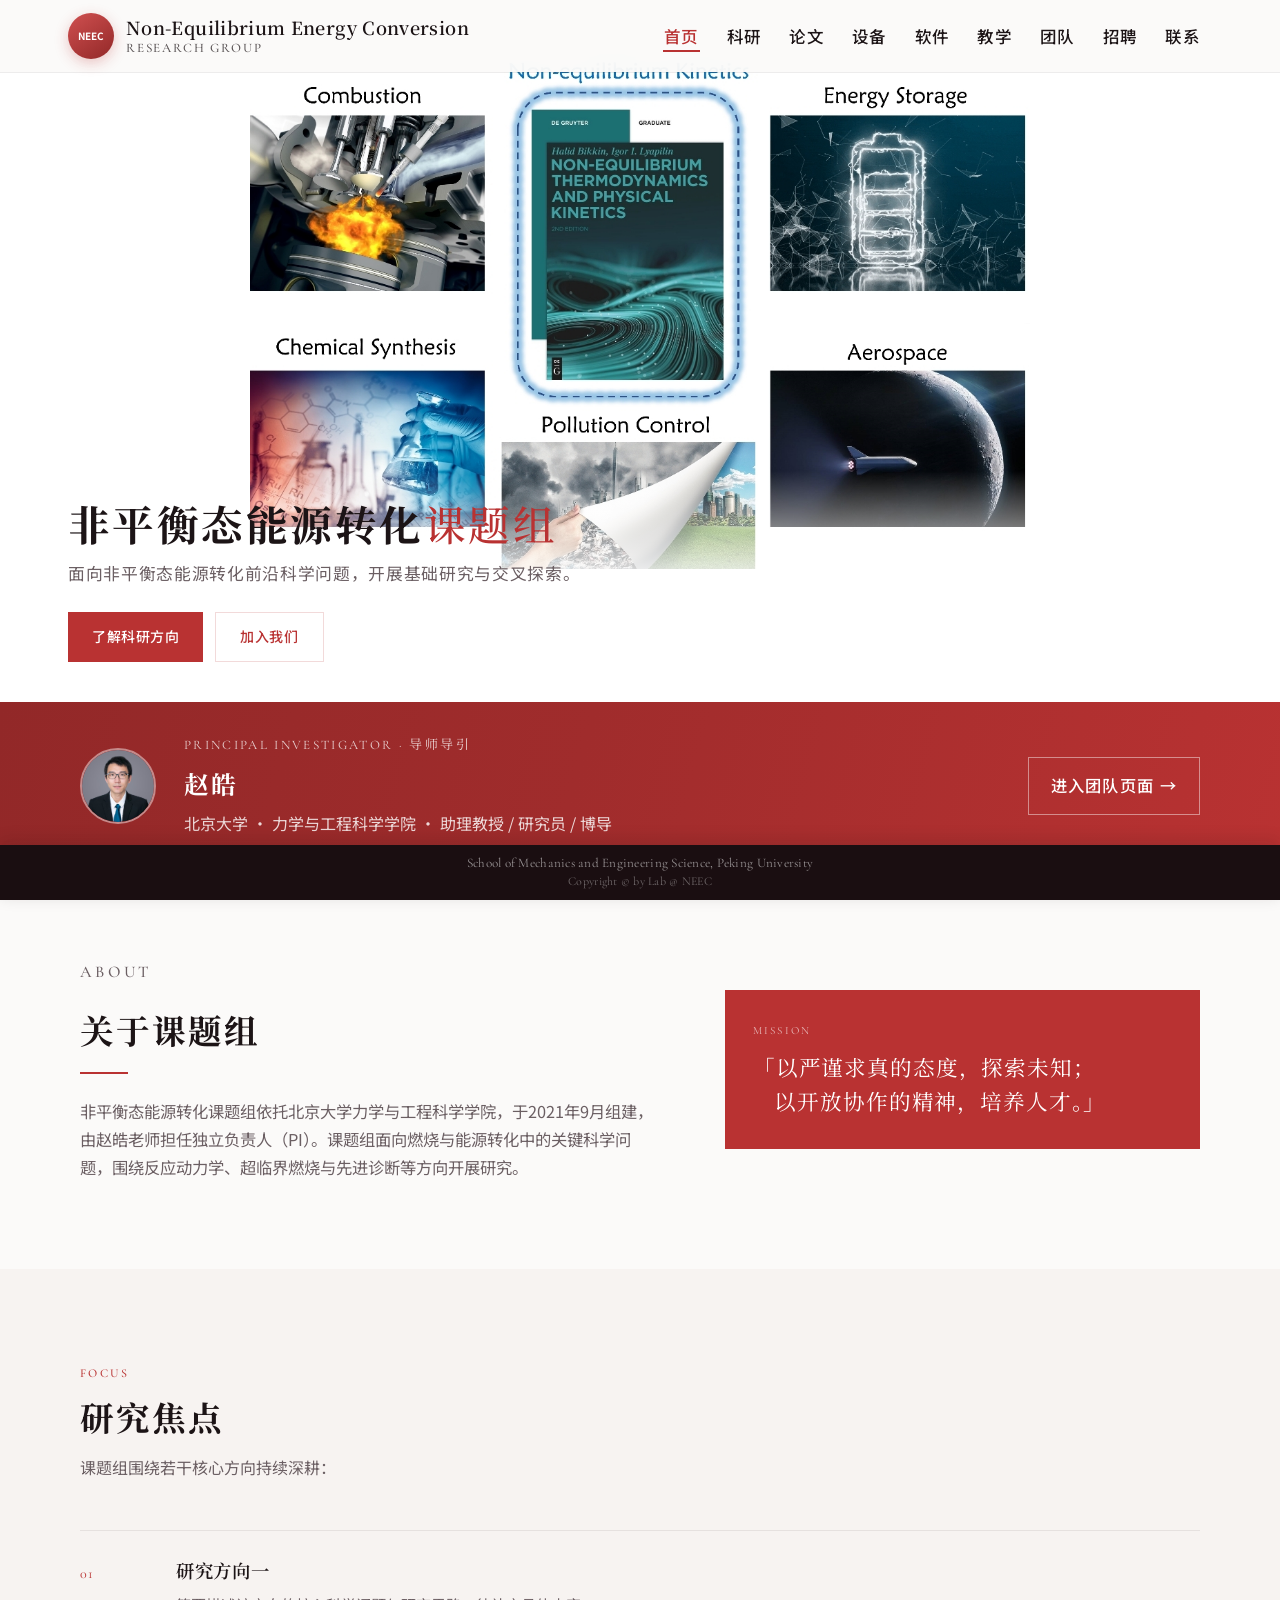
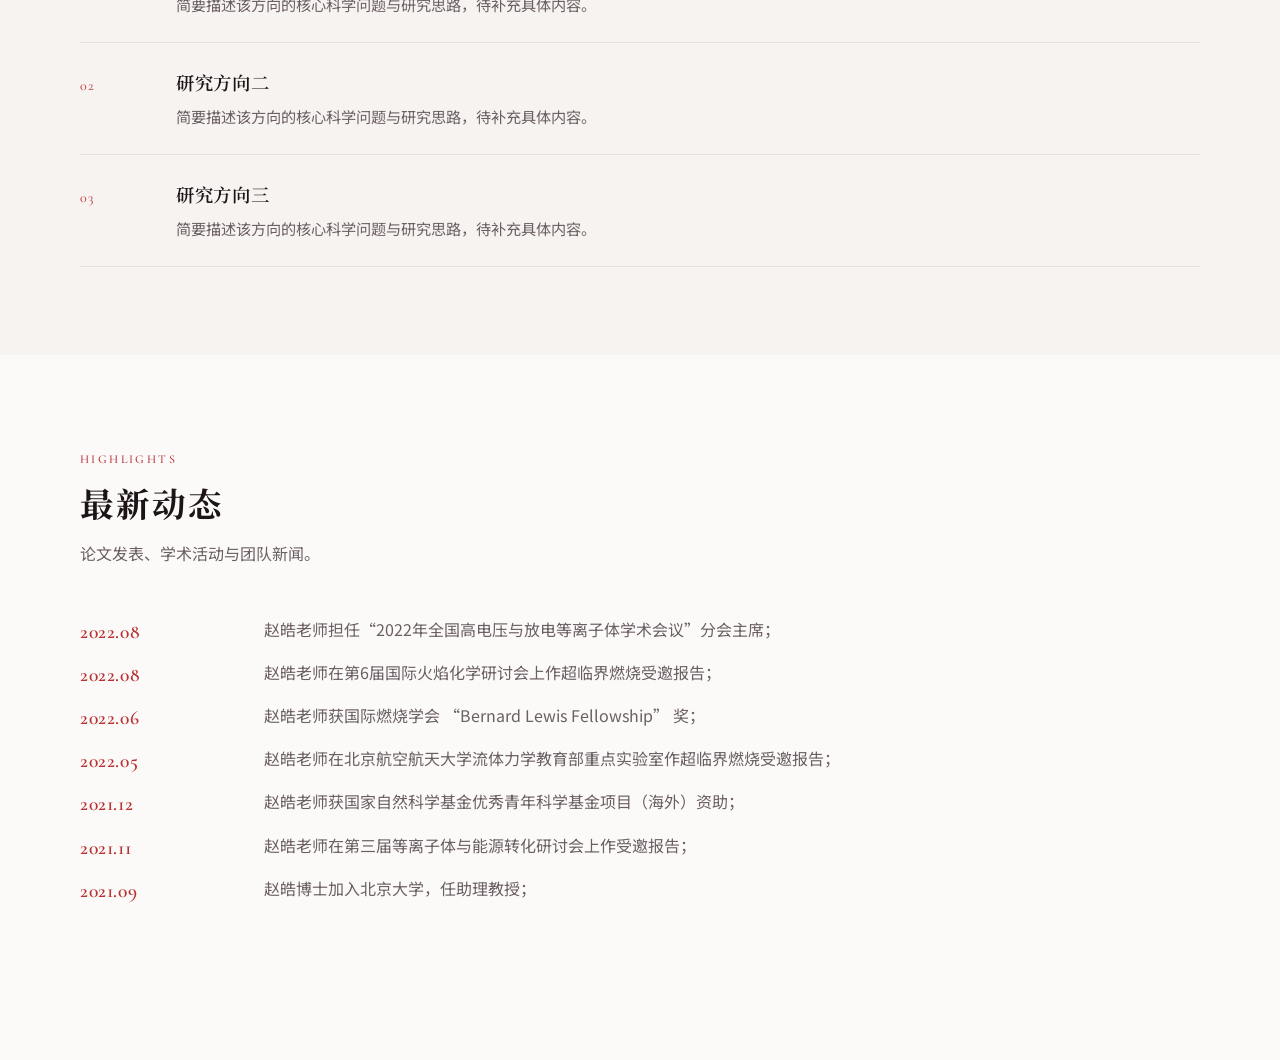
==== commit 9861d23d: "check1" ====
--- a/index.html
+++ b/index.html
@@ -27,7 +27,7 @@
         </button>
         <nav>
           <ul class="nav-list">
-            <li><a class="nav-link" href="index.html">首页</a></li>
+            <li><a class="nav-link is-active" href="index.html">首页</a></li>
             <li><a class="nav-link" href="research.html">科研</a></li>
             <li><a class="nav-link" href="publications.html">论文</a></li>
             <li><a class="nav-link" href="facility.html">设备</a></li>
--- a/css/styles.css
+++ b/css/styles.css
@@ -41,6 +41,8 @@
 
 html {
   scroll-behavior: smooth;
+  -webkit-text-size-adjust: 100%;
+  text-size-adjust: 100%;
 }
 
 body {
@@ -52,11 +54,26 @@
   -webkit-font-smoothing: antialiased;
   overflow-x: clip;
   padding-bottom: var(--footer-h);
+  min-width: 0;
 }
 
 img {
   max-width: 100%;
+  height: auto;
   display: block;
+}
+
+/* Prevent long words / citations from forcing horizontal scroll */
+p,
+li,
+dd,
+figcaption,
+.pub-citation,
+.research-refs li,
+.block-body,
+.section-desc {
+  overflow-wrap: anywhere;
+  word-break: break-word;
 }
 
 a {
@@ -90,15 +107,15 @@
 }
 
 .site-header.is-scrolled .brand-name,
-.site-header.is-scrolled .nav-link,
 .site-header.is-solid .brand-name,
-.site-header.is-solid .nav-link {
+.site-header.is-scrolled .nav-link:not(.is-active),
+.site-header.is-solid .nav-link:not(.is-active) {
   color: var(--ink);
 }
 
 .site-header.is-scrolled .nav-link:hover,
+.site-header.is-solid .nav-link:hover,
 .site-header.is-scrolled .nav-link.is-active,
-.site-header.is-solid .nav-link:hover,
 .site-header.is-solid .nav-link.is-active {
   color: var(--pku-red);
 }
@@ -123,7 +140,8 @@
   display: flex;
   align-items: center;
   gap: 12px;
-  flex-shrink: 0;
+  flex-shrink: 1;
+  min-width: 0;
   z-index: 2;
 }
 
@@ -146,12 +164,13 @@
 
 .brand-name {
   font-family: var(--font-display);
-  font-size: 18px;
+  font-size: clamp(14px, 2.4vw, 18px);
   font-weight: 600;
   letter-spacing: 0.02em;
   color: var(--white);
   transition: color 0.3s;
   line-height: 1.25;
+  min-width: 0;
 }
 
 .brand-name span {
@@ -208,8 +227,8 @@
 
 .nav-toggle {
   display: none;
-  width: 40px;
-  height: 40px;
+  width: 44px;
+  height: 44px;
   border: none;
   background: transparent;
   cursor: pointer;
@@ -217,7 +236,10 @@
   align-items: center;
   justify-content: center;
   gap: 6px;
-  z-index: 2;
+  position: relative;
+  z-index: 120;
+  flex-shrink: 0;
+  -webkit-tap-highlight-color: transparent;
 }
 
 .nav-toggle span {
@@ -258,9 +280,9 @@
   inset: 0;
   background-color: #fff;
   background-image: url("../photos/home.jpg");
-  background-position: center 25%;
+  background-position: center 28%;
   background-repeat: no-repeat;
-  background-size: 65% auto;
+  background-size: min(780px, 68%) auto;
   z-index: 0;
 }
 
@@ -330,25 +352,33 @@
   background: var(--pku-red-wash);
 }
 
-/* Homepage nav: light hero, dark text from the start */
-.page-home .site-header {
-  background: rgba(255, 255, 255, 0.92);
-  backdrop-filter: blur(16px);
-  box-shadow: 0 1px 0 var(--border);
-}
-
-.page-home .brand-name,
-.page-home .nav-link {
-  color: var(--ink);
-}
-
-.page-home .nav-link:hover,
-.page-home .nav-link.is-active {
-  color: var(--pku-red);
-}
-
-.page-home .nav-toggle span {
-  background: var(--ink);
+/* Desktop: current page — red + underline */
+@media (min-width: 961px) {
+  /* Homepage: inactive links stay dark; active must not inherit this */
+  .page-home .site-header.is-solid .brand-name,
+  .page-home .site-header.is-scrolled .brand-name,
+  .page-home .site-header.is-solid .nav-link:not(.is-active),
+  .page-home .site-header.is-scrolled .nav-link:not(.is-active) {
+    color: var(--ink);
+  }
+
+  .page-home .site-header.is-solid .nav-toggle span,
+  .page-home .site-header.is-scrolled .nav-toggle span {
+    background: var(--ink);
+  }
+
+  .site-header .nav-link.is-active,
+  .page-home .site-header .nav-link.is-active,
+  .page-home .site-header .nav-link:hover {
+    color: var(--pku-red);
+  }
+
+  .site-header .nav-link.is-active::after,
+  .page-home .site-header .nav-link.is-active::after {
+    transform: scaleX(1);
+    background: var(--pku-red);
+    opacity: 1;
+  }
 }
 
 .btn {
@@ -906,6 +936,8 @@
   width: 100%;
   max-width: 860px;
   height: auto;
+  aspect-ratio: auto;
+  object-fit: contain;
   display: block;
   margin: 0 auto;
   border: 1px solid var(--border);
@@ -1195,6 +1227,8 @@
   width: 100%;
   max-width: 880px;
   height: auto;
+  aspect-ratio: auto;
+  object-fit: contain;
   display: block;
   margin-left: auto;
   margin-right: auto;
@@ -1226,6 +1260,8 @@
 .facility-gallery-item img {
   width: 100%;
   height: auto;
+  aspect-ratio: auto;
+  object-fit: contain;
   display: block;
   margin-bottom: 12px;
 }
@@ -1353,9 +1389,9 @@
 }
 
 .avatar-sm {
-  aspect-ratio: 1;
-  width: 72%;
-  max-width: 180px;
+  aspect-ratio: 3 / 4;
+  width: 88%;
+  max-width: 200px;
 }
 
 .person-info h2 {
@@ -1619,6 +1655,8 @@
 .map-embed img {
   width: 100%;
   height: auto;
+  aspect-ratio: auto;
+  object-fit: contain;
   display: block;
 }
 
@@ -1707,43 +1745,140 @@
 
 /* ---------- Responsive ---------- */
 
+@media (max-width: 1100px) {
+  .nav-link {
+    padding: 8px 8px;
+    font-size: 15px;
+  }
+
+  .nav-inner {
+    gap: 12px;
+  }
+}
+
 @media (max-width: 960px) {
   .nav-toggle {
     display: flex;
   }
 
+  .site-header nav {
+    position: static;
+  }
+
   .nav-list {
     position: fixed;
-    inset: 0;
+    top: var(--nav-h);
+    right: 0;
+    left: auto;
+    bottom: auto;
+    z-index: 110;
+    display: flex;
+    flex-direction: column;
+    justify-content: flex-start;
+    align-items: stretch;
+    gap: 0;
+    width: min(168px, 42vw);
+    max-width: 168px;
+    max-height: calc(100vh - var(--nav-h) - 12px);
+    margin: 0;
+    padding: 6px 0;
     background: rgba(28, 8, 12, 0.97);
-    flex-direction: column;
-    justify-content: center;
-    align-items: center;
-    gap: 8px;
+    box-shadow: -8px 12px 28px rgba(0, 0, 0, 0.28);
+    border-left: 1px solid rgba(255, 255, 255, 0.1);
+    border-bottom: 1px solid rgba(255, 255, 255, 0.1);
     opacity: 0;
     visibility: hidden;
-    transition: opacity 0.35s, visibility 0.35s;
+    pointer-events: none;
+    transform: translateX(12px);
+    transition: opacity 0.25s var(--ease), visibility 0.25s, transform 0.25s var(--ease);
+    overflow: visible;
   }
 
   .nav-list.is-open {
     opacity: 1;
     visibility: visible;
+    pointer-events: auto;
+    transform: translateX(0);
+  }
+
+  /* Keep header bar readable when menu is open */
+  .site-header:has(.nav-list.is-open) {
+    background: rgba(28, 8, 12, 0.96);
+    box-shadow: 0 1px 0 rgba(255, 255, 255, 0.08);
+  }
+
+  .site-header:has(.nav-list.is-open) .brand-name,
+  .page-home .site-header:has(.nav-list.is-open) .brand-name {
+    color: rgba(255, 255, 255, 0.92);
+  }
+
+  .site-header:has(.nav-list.is-open) .nav-toggle span,
+  .page-home .site-header:has(.nav-list.is-open) .nav-toggle span {
+    background: #fff;
+  }
+
+  .nav-list > li {
+    width: 100%;
+    border-bottom: 1px solid rgba(255, 255, 255, 0.08);
+  }
+
+  .nav-list > li:last-child {
+    border-bottom: none;
   }
 
   .nav-link {
-    font-size: 1.15rem;
-    padding: 12px 20px;
-    color: rgba(255, 255, 255, 0.88);
+    display: block;
+    width: 100%;
+    box-sizing: border-box;
+    font-size: 0.95rem;
+    font-weight: 500;
+    letter-spacing: 0.04em;
+    padding: 11px 16px;
+    color: rgba(255, 255, 255, 0.9);
+    text-align: left;
+    white-space: nowrap;
+  }
+
+  .nav-link::after {
+    display: none;
   }
 
   .nav-link:hover,
   .nav-link.is-active {
-    color: #e8b4b4;
+    color: #fff;
+    background: rgba(185, 50, 50, 0.28);
+  }
+
+  .nav-link.is-active {
+    color: #f0c4c4;
+    border-left: 3px solid var(--pku-red-mid);
+    padding-left: 13px;
   }
 
   .site-header.is-scrolled .nav-link,
   .site-header.is-solid .nav-link {
-    color: rgba(255, 255, 255, 0.88);
+    color: rgba(255, 255, 255, 0.9);
+  }
+
+  .site-header.is-scrolled .nav-link.is-active,
+  .site-header.is-solid .nav-link.is-active,
+  .site-header.is-scrolled .nav-link:hover,
+  .site-header.is-solid .nav-link:hover {
+    color: #fff;
+  }
+
+  /* Homepage mobile menu: white links like other pages */
+  .page-home .nav-list.is-open .nav-link {
+    color: rgba(255, 255, 255, 0.9);
+  }
+
+  .page-home .nav-list.is-open .nav-link:hover,
+  .page-home .nav-list.is-open .nav-link.is-active {
+    color: #fff;
+  }
+
+  .page-home .nav-list.is-open .nav-link.is-active {
+    color: #f0c4c4;
   }
 
   .intro-grid,
@@ -1753,6 +1888,12 @@
     gap: 36px;
   }
 
+  .people-lead .avatar {
+    max-width: 220px;
+    width: 100%;
+    margin: 0 auto;
+  }
+
   .mentor-bar-inner {
     flex-wrap: wrap;
     gap: 14px 16px;
@@ -1769,6 +1910,10 @@
 
   .dir-grid {
     grid-template-columns: 1fr;
+  }
+
+  .dir-cell {
+    padding: 28px 24px;
   }
 
   .facility-grid,
@@ -1783,6 +1928,7 @@
 
   .focus-item {
     grid-template-columns: 48px 1fr;
+    gap: 16px;
   }
 
   .course-item {
@@ -1794,26 +1940,73 @@
     grid-template-columns: 1fr;
     gap: 4px;
   }
+
+  .timeline-term {
+    white-space: normal;
+  }
+
+  .research-detail {
+    padding: 44px 0;
+  }
+
+  .job-item {
+    padding: 24px 20px;
+  }
+
+  .cta-inner {
+    flex-direction: column;
+    align-items: flex-start;
+  }
+
+  .hero-bg {
+    background-size: min(640px, 78%) auto;
+  }
 }
 
 @media (max-width: 600px) {
   :root {
-    --footer-h: 68px;
+    --footer-h: 72px;
+    --nav-h: 64px;
   }
 
   .section {
-    padding: 64px 20px;
+    padding: 56px 16px;
+  }
+
+  .section-head {
+    margin-bottom: 32px;
   }
 
   .pub-filters-sticky {
-    margin-left: -20px;
-    margin-right: -20px;
-    padding: 12px 20px;
+    margin-left: -16px;
+    margin-right: -16px;
+    padding: 12px 16px;
   }
 
   main.has-anchor-nav > .pub-filters-sticky {
     margin: 0;
-    padding: 12px 20px;
+    padding: 12px 16px;
+  }
+
+  .pub-filters {
+    display: flex;
+    flex-wrap: nowrap;
+    gap: 6px;
+    overflow-x: auto;
+    -webkit-overflow-scrolling: touch;
+    scrollbar-width: none;
+    margin: 0 -16px;
+    padding: 0 16px;
+  }
+
+  .pub-filters::-webkit-scrollbar {
+    display: none;
+  }
+
+  .filter-btn {
+    flex: 0 0 auto;
+    padding: 7px 12px;
+    font-size: 12px;
   }
 
   .pub-year-group,
@@ -1824,30 +2017,40 @@
   }
 
   .focus-panel {
-    margin-left: -20px;
-    margin-right: -20px;
-    padding: 28px 20px 64px;
+    margin-left: -16px;
+    margin-right: -16px;
+    padding: 24px 16px 56px;
   }
 
   .section-compact {
-    padding: 28px 20px;
+    padding: 24px 16px;
   }
 
   body:not(.page-home) main > .section:first-child {
-    padding-top: calc(var(--nav-h) + 32px);
+    padding-top: calc(var(--nav-h) + 28px);
   }
 
   .hero {
-    min-height: 56vh;
+    min-height: min(52vh, 520px);
     padding-top: var(--nav-h);
   }
 
   .hero-bg {
-    background-size: 88% auto;
+    background-size: min(100%, 92vw) auto;
+    background-position: center 18%;
   }
 
   .hero-content {
-    padding: 20px 20px 32px;
+    padding: 16px 16px 28px;
+  }
+
+  .hero-actions {
+    width: 100%;
+  }
+
+  .hero-actions .btn {
+    flex: 1 1 auto;
+    min-width: 0;
   }
 
   .facility-grid,
@@ -1857,11 +2060,185 @@
     grid-template-columns: 1fr;
   }
 
+  .facility-gallery {
+    gap: 16px;
+  }
+
+  .facility-gallery-item {
+    padding: 10px;
+  }
+
+  .facility-entry {
+    padding: 28px 0;
+  }
+
   .nav-inner {
-    padding: 0 20px;
+    padding: 0 16px;
+  }
+
+  .nav-list {
+    width: min(148px, 46vw);
+    max-width: 148px;
+  }
+
+  .nav-link {
+    padding: 10px 14px;
+    font-size: 0.92rem;
+  }
+
+  .nav-link.is-active {
+    padding-left: 11px;
+  }
+
+  .brand-mark {
+    width: 40px;
+    height: 40px;
+    font-size: 9px;
+  }
+
+  .brand-name {
+    font-size: 14px;
   }
 
   .brand-name span {
     display: none;
   }
-}
+
+  .dir-cell {
+    padding: 24px 18px;
+  }
+
+  .research-detail {
+    padding: 36px 0;
+  }
+
+  .research-figure,
+  .facility-figure {
+    margin-bottom: 20px;
+  }
+
+  .research-refs {
+    padding-left: 1em;
+    max-width: 100%;
+  }
+
+  .research-refs li,
+  .pub-citation {
+    font-size: 0.86rem;
+  }
+
+  .pub-pdf {
+    display: inline;
+    white-space: normal;
+    margin-left: 6px;
+  }
+
+  .people-lead {
+    gap: 24px;
+    margin-bottom: 48px;
+    padding-bottom: 36px;
+  }
+
+  .people-lead .avatar {
+    max-width: 180px;
+  }
+
+  .avatar-sm {
+    width: 72%;
+    max-width: 160px;
+    margin-left: auto;
+    margin-right: auto;
+  }
+
+  .people-card {
+    text-align: center;
+  }
+
+  .people-card .avatar {
+    margin-left: auto;
+    margin-right: auto;
+  }
+
+  .person-info h2 {
+    font-size: 1.35rem;
+  }
+
+  .person-info .person-role {
+    font-size: 0.95rem;
+    padding: 6px 10px;
+  }
+
+  .job-item {
+    padding: 20px 16px;
+  }
+
+  .job-item h3 {
+    font-size: 1.1rem;
+  }
+
+  .contact-grid {
+    gap: 36px;
+  }
+
+  .map-embed {
+    margin-top: 40px;
+  }
+
+  .cta-band {
+    padding: 48px 16px;
+  }
+
+  .site-footer {
+    padding: 10px 16px;
+  }
+
+  .footer-simple {
+    font-size: 0.72rem;
+    line-height: 1.4;
+  }
+
+  .mentor-bar-inner {
+    padding-top: 24px;
+    padding-bottom: 24px;
+  }
+
+  .mentor-bar-portrait {
+    width: 64px;
+    height: 64px;
+  }
+
+  .mentor-bar-text strong {
+    font-size: 1.3rem;
+  }
+
+  .intro-aside {
+    padding: 24px 20px;
+  }
+
+  .intro-aside-text {
+    font-size: 1.15rem;
+  }
+
+  .placeholder {
+    padding: 32px 20px;
+  }
+}
+
+/* Very small phones */
+@media (max-width: 380px) {
+  .brand-name {
+    font-size: 12.5px;
+  }
+
+  .hero-actions {
+    flex-direction: column;
+  }
+
+  .hero-actions .btn {
+    width: 100%;
+  }
+
+  .section {
+    padding: 48px 14px;
+  }
+}
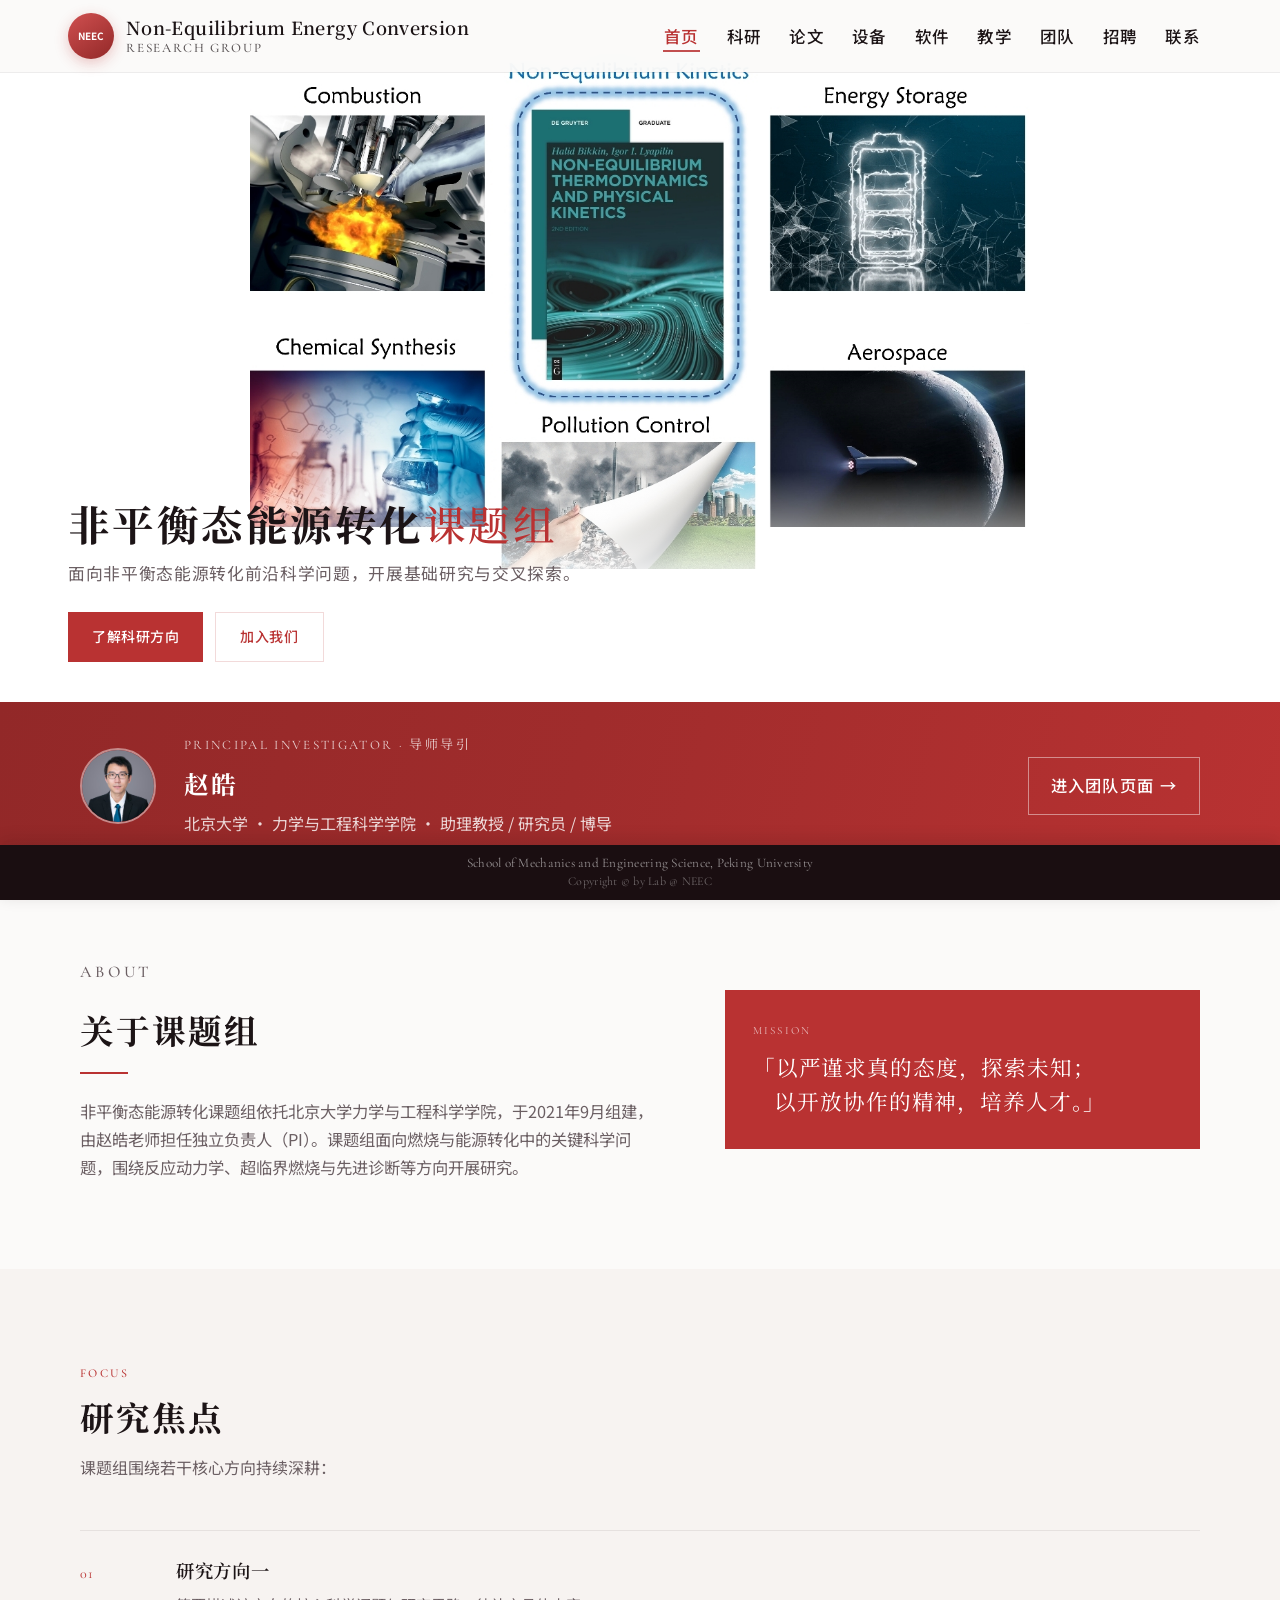
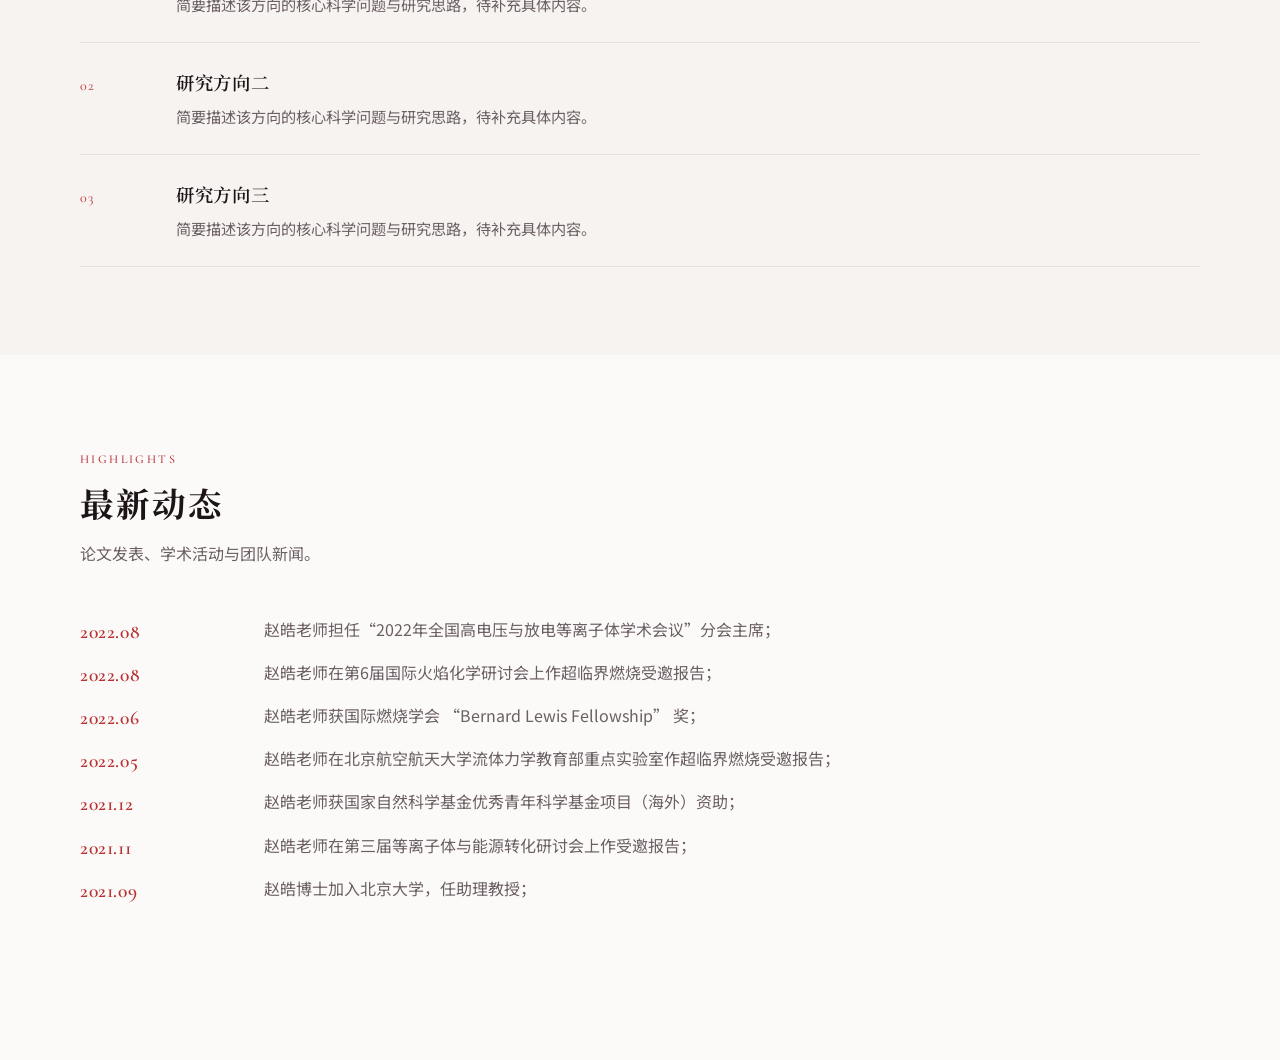
==== commit ba1c6f2f: "check3" ====
--- a/index.html
+++ b/index.html
@@ -27,7 +27,7 @@
         </button>
         <nav>
           <ul class="nav-list">
-            <li><a class="nav-link is-active" href="index.html">首页</a></li>
+            <li><a class="nav-link" href="index.html">首页</a></li>
             <li><a class="nav-link" href="research.html">科研</a></li>
             <li><a class="nav-link" href="publications.html">论文</a></li>
             <li><a class="nav-link" href="facility.html">设备</a></li>
--- a/css/styles.css
+++ b/css/styles.css
@@ -107,15 +107,15 @@
 }
 
 .site-header.is-scrolled .brand-name,
+.site-header.is-scrolled .nav-link,
 .site-header.is-solid .brand-name,
-.site-header.is-scrolled .nav-link:not(.is-active),
-.site-header.is-solid .nav-link:not(.is-active) {
+.site-header.is-solid .nav-link {
   color: var(--ink);
 }
 
 .site-header.is-scrolled .nav-link:hover,
+.site-header.is-scrolled .nav-link.is-active,
 .site-header.is-solid .nav-link:hover,
-.site-header.is-scrolled .nav-link.is-active,
 .site-header.is-solid .nav-link.is-active {
   color: var(--pku-red);
 }
@@ -352,32 +352,25 @@
   background: var(--pku-red-wash);
 }
 
-/* Desktop: current page — red + underline */
+/* Homepage desktop nav: same bar as other pages; text stays dark (not white) */
 @media (min-width: 961px) {
-  /* Homepage: inactive links stay dark; active must not inherit this */
   .page-home .site-header.is-solid .brand-name,
+  .page-home .site-header.is-solid .nav-link,
   .page-home .site-header.is-scrolled .brand-name,
-  .page-home .site-header.is-solid .nav-link:not(.is-active),
-  .page-home .site-header.is-scrolled .nav-link:not(.is-active) {
+  .page-home .site-header.is-scrolled .nav-link {
     color: var(--ink);
+  }
+
+  .page-home .site-header.is-solid .nav-link:hover,
+  .page-home .site-header.is-solid .nav-link.is-active,
+  .page-home .site-header.is-scrolled .nav-link:hover,
+  .page-home .site-header.is-scrolled .nav-link.is-active {
+    color: var(--pku-red);
   }
 
   .page-home .site-header.is-solid .nav-toggle span,
   .page-home .site-header.is-scrolled .nav-toggle span {
     background: var(--ink);
-  }
-
-  .site-header .nav-link.is-active,
-  .page-home .site-header .nav-link.is-active,
-  .page-home .site-header .nav-link:hover {
-    color: var(--pku-red);
-  }
-
-  .site-header .nav-link.is-active::after,
-  .page-home .site-header .nav-link.is-active::after {
-    transform: scaleX(1);
-    background: var(--pku-red);
-    opacity: 1;
   }
 }
 
